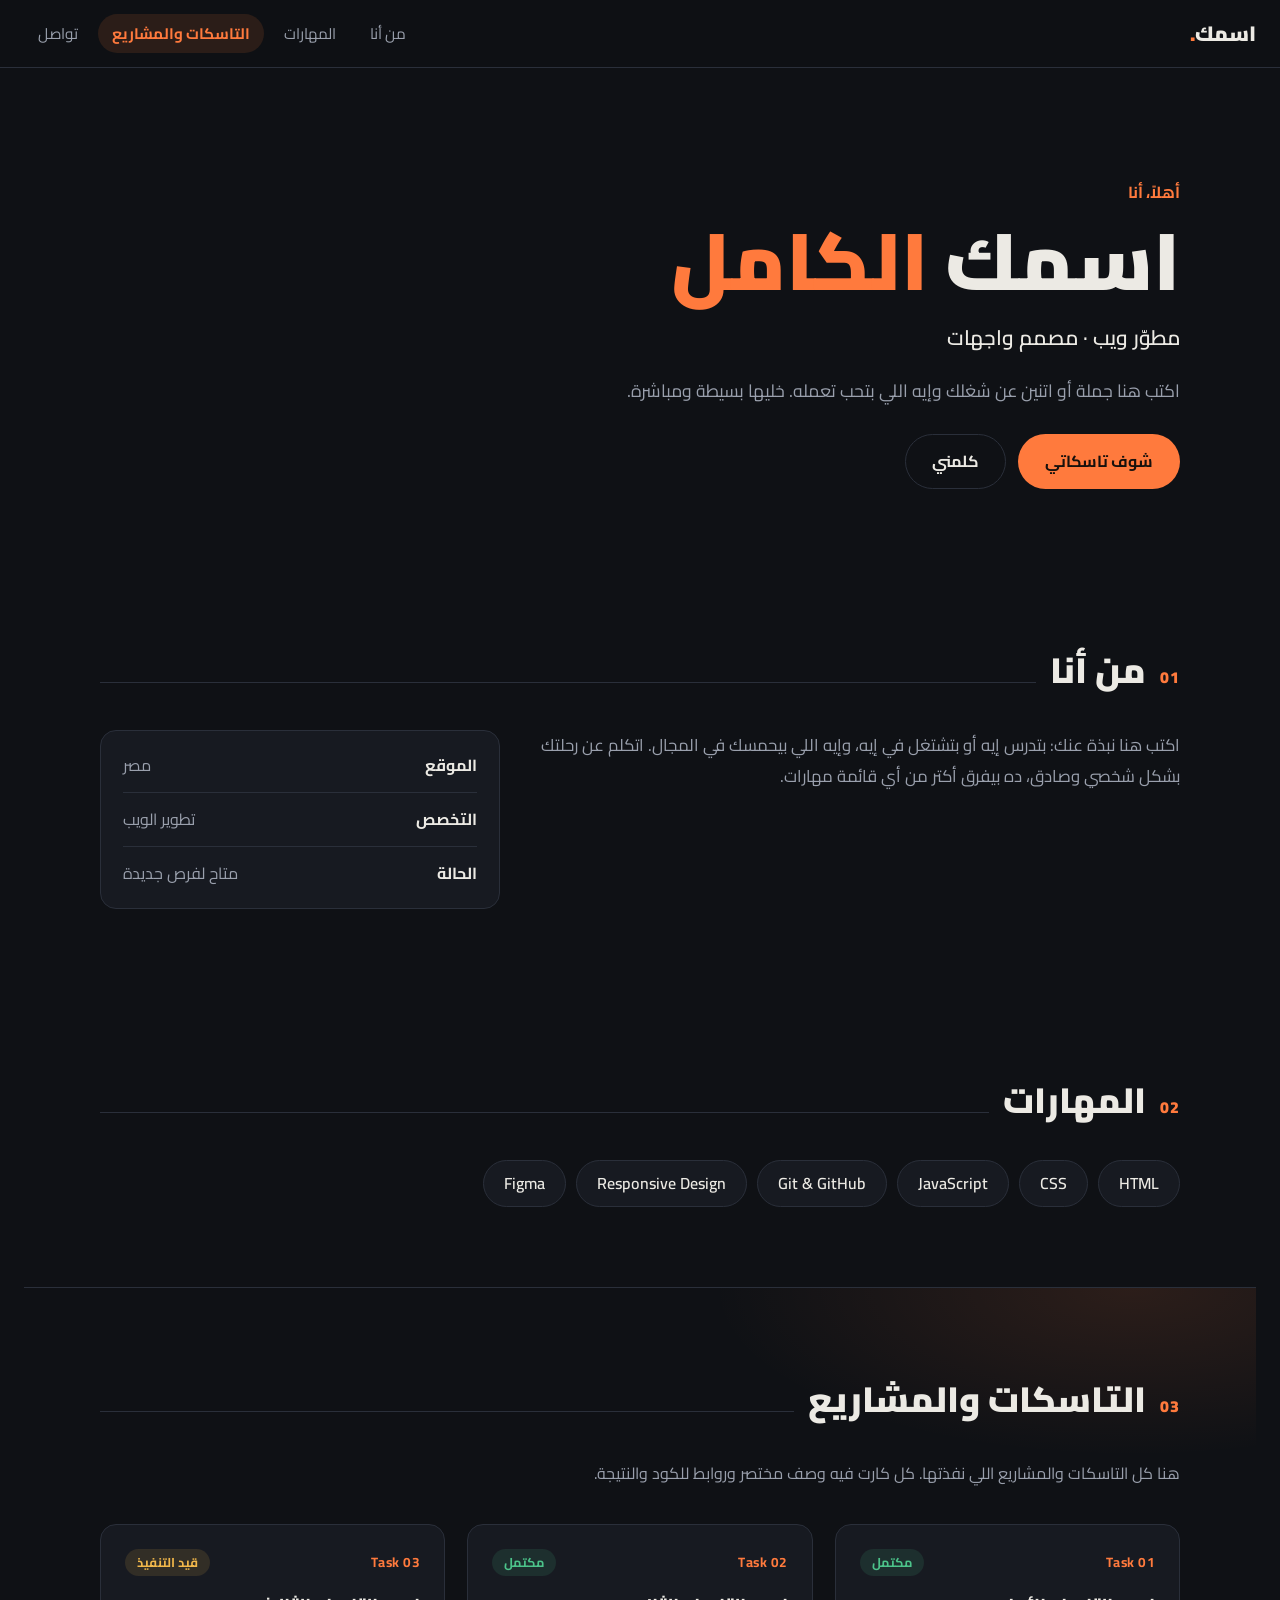
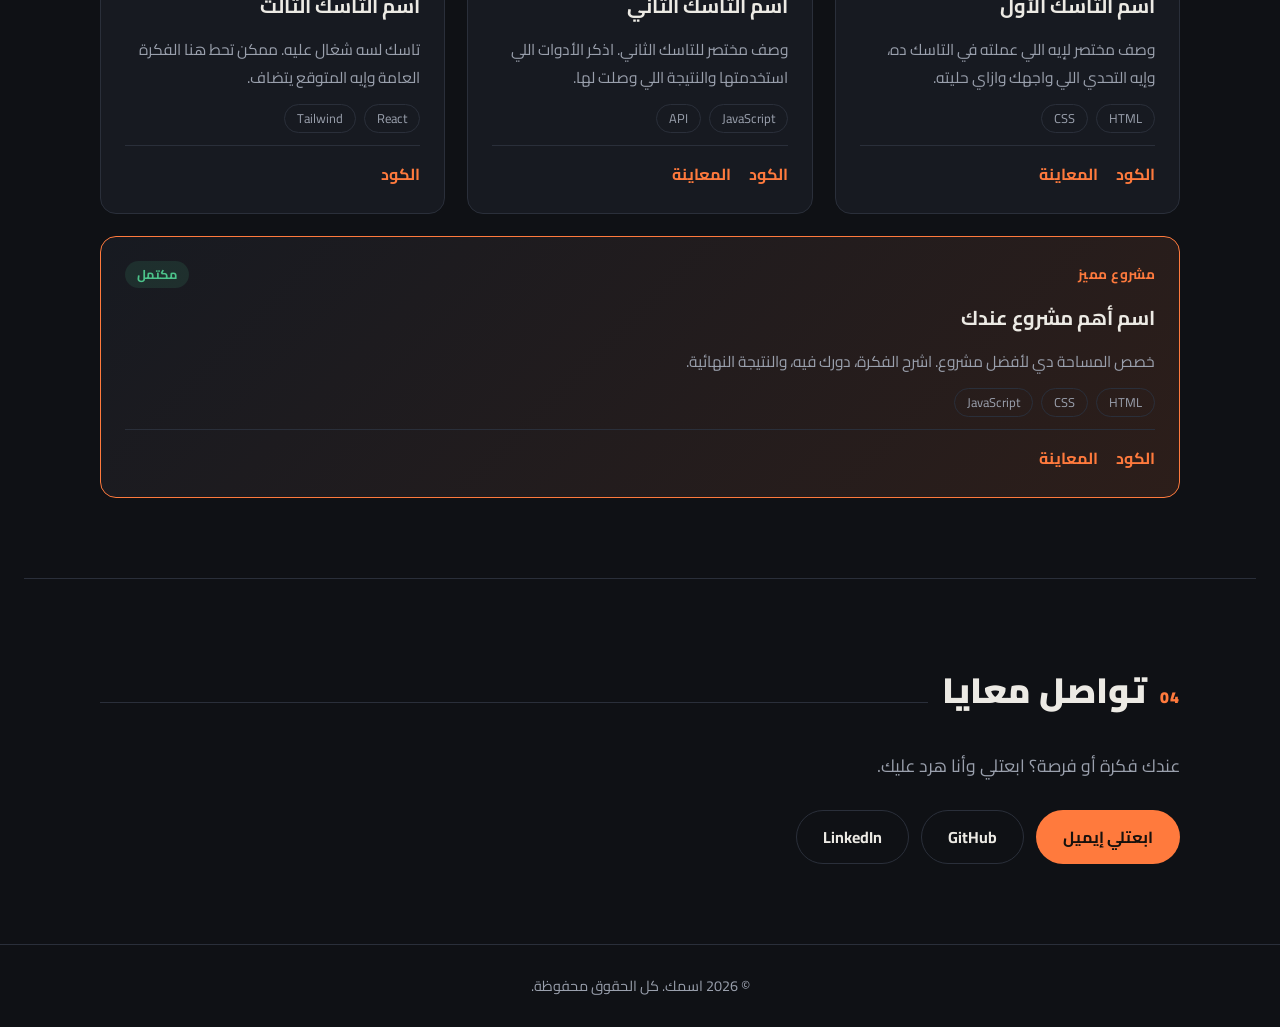
==== index.html @ 9e99ad37 "Add files via upload" ====
<!DOCTYPE html>
<html lang="ar" dir="rtl">
<head>
  <meta charset="UTF-8">
  <meta name="viewport" content="width=device-width, initial-scale=1.0">
  <title>اسمك | Portfolio</title>
  <meta name="description" content="الموقع الشخصي واستعراض المشاريع والتاسكات">
  <link rel="preconnect" href="https://fonts.googleapis.com">
  <link rel="preconnect" href="https://fonts.gstatic.com" crossorigin>
  <link href="https://fonts.googleapis.com/css2?family=Cairo:wght@400;600;700;900&display=swap" rel="stylesheet">
  <link rel="stylesheet" href="style.css">
</head>
<body>

  <!-- الشريط العلوي -->
  <header class="topbar">
    <a href="#home" class="logo">اسمك<span>.</span></a>
    <nav>
      <a href="#about">من أنا</a>
      <a href="#skills">المهارات</a>
      <a href="#tasks" class="nav-hot">التاسكات والمشاريع</a>
      <a href="#contact">تواصل</a>
    </nav>
  </header>

  <main>

    <!-- الصفحة الرئيسية -->
    <section id="home" class="hero">
      <p class="eyebrow">أهلاً، أنا</p>
      <h1>اسمك <em>الكامل</em></h1>
      <p class="role">مطوّر ويب &middot; مصمم واجهات</p>
      <p class="lead">
        اكتب هنا جملة أو اتنين عن شغلك وإيه اللي بتحب تعمله. خليها بسيطة ومباشرة.
      </p>
      <div class="actions">
        <a class="btn primary" href="#tasks">شوف تاسكاتي</a>
        <a class="btn ghost" href="#contact">كلمني</a>
      </div>
    </section>

    <!-- من أنا -->
    <section id="about" class="section">
      <div class="section-head">
        <span class="num">01</span>
        <h2>من أنا</h2>
      </div>
      <div class="about-grid">
        <p>
          اكتب هنا نبذة عنك: بتدرس إيه أو بتشتغل في إيه، وإيه اللي بيحمسك في المجال.
          اتكلم عن رحلتك بشكل شخصي وصادق، ده بيفرق أكتر من أي قائمة مهارات.
        </p>
        <ul class="facts">
          <li><strong>الموقع</strong> مصر</li>
          <li><strong>التخصص</strong> تطوير الويب</li>
          <li><strong>الحالة</strong> متاح لفرص جديدة</li>
        </ul>
      </div>
    </section>

    <!-- المهارات -->
    <section id="skills" class="section">
      <div class="section-head">
        <span class="num">02</span>
        <h2>المهارات</h2>
      </div>
      <ul class="chips">
        <li>HTML</li>
        <li>CSS</li>
        <li>JavaScript</li>
        <li>Git &amp; GitHub</li>
        <li>Responsive Design</li>
        <li>Figma</li>
      </ul>
    </section>

    <!-- التاسكات والمشاريع (القسم الأساسي) -->
    <section id="tasks" class="section tasks-section">
      <div class="section-head">
        <span class="num">03</span>
        <h2>التاسكات والمشاريع</h2>
      </div>
      <p class="section-note">
        هنا كل التاسكات والمشاريع اللي نفذتها. كل كارت فيه وصف مختصر وروابط للكود والنتيجة.
      </p>

      <div class="cards">

        <article class="card">
          <div class="card-top">
            <span class="card-id">Task 01</span>
            <span class="status done">مكتمل</span>
          </div>
          <h3>اسم التاسك الأول</h3>
          <p>وصف مختصر لإيه اللي عملته في التاسك ده، وإيه التحدي اللي واجهك وازاي حليته.</p>
          <ul class="tags"><li>HTML</li><li>CSS</li></ul>
          <div class="card-links">
            <a href="#" target="_blank" rel="noopener">الكود</a>
            <a href="#" target="_blank" rel="noopener">المعاينة</a>
          </div>
        </article>

        <article class="card">
          <div class="card-top">
            <span class="card-id">Task 02</span>
            <span class="status done">مكتمل</span>
          </div>
          <h3>اسم التاسك الثاني</h3>
          <p>وصف مختصر للتاسك الثاني. اذكر الأدوات اللي استخدمتها والنتيجة اللي وصلت لها.</p>
          <ul class="tags"><li>JavaScript</li><li>API</li></ul>
          <div class="card-links">
            <a href="#" target="_blank" rel="noopener">الكود</a>
            <a href="#" target="_blank" rel="noopener">المعاينة</a>
          </div>
        </article>

        <article class="card">
          <div class="card-top">
            <span class="card-id">Task 03</span>
            <span class="status wip">قيد التنفيذ</span>
          </div>
          <h3>اسم التاسك الثالث</h3>
          <p>تاسك لسه شغال عليه. ممكن تحط هنا الفكرة العامة وإيه المتوقع يتضاف.</p>
          <ul class="tags"><li>React</li><li>Tailwind</li></ul>
          <div class="card-links">
            <a href="#" target="_blank" rel="noopener">الكود</a>
          </div>
        </article>

        <article class="card featured">
          <div class="card-top">
            <span class="card-id">مشروع مميز</span>
            <span class="status done">مكتمل</span>
          </div>
          <h3>اسم أهم مشروع عندك</h3>
          <p>خصص المساحة دي لأفضل مشروع. اشرح الفكرة، دورك فيه، والنتيجة النهائية.</p>
          <ul class="tags"><li>HTML</li><li>CSS</li><li>JavaScript</li></ul>
          <div class="card-links">
            <a href="#" target="_blank" rel="noopener">الكود</a>
            <a href="#" target="_blank" rel="noopener">المعاينة</a>
          </div>
        </article>

      </div>
    </section>

    <!-- التواصل -->
    <section id="contact" class="section contact">
      <div class="section-head">
        <span class="num">04</span>
        <h2>تواصل معايا</h2>
      </div>
      <p class="lead">عندك فكرة أو فرصة؟ ابعتلي وأنا هرد عليك.</p>
      <div class="actions">
        <a class="btn primary" href="mailto:yaramohy2003@gmail.com">ابعتلي إيميل</a>
        <a class="btn ghost" href="https://github.com/USERNAME" target="_blank" rel="noopener">GitHub</a>
        <a class="btn ghost" href="https://linkedin.com/in/USERNAME" target="_blank" rel="noopener">LinkedIn</a>
      </div>
    </section>

  </main>

  <footer class="footer">
    <p>&copy; 2026 اسمك. كل الحقوق محفوظة.</p>
  </footer>

</body>
</html>
---- style.css ----
/* ========== المتغيرات ========== */
:root {
  --bg: #0f1115;
  --surface: #171a21;
  --surface-2: #1e222b;
  --line: #2a2f3a;
  --text: #eceae4;
  --muted: #9aa0ad;
  --accent: #ff7a3d;       /* غيّر اللون ده لتغيير هوية الموقع كلها */
  --accent-soft: rgba(255, 122, 61, 0.12);
  --ok: #4cc38a;
  --wip: #f2b84b;
  --radius: 16px;
  --max: 1080px;
}

/* ========== الأساسيات ========== */
* { box-sizing: border-box; margin: 0; padding: 0; }

html { scroll-behavior: smooth; scroll-padding-top: 80px; }

body {
  font-family: "Cairo", system-ui, sans-serif;
  background: var(--bg);
  color: var(--text);
  line-height: 1.8;
  -webkit-font-smoothing: antialiased;
}

a { color: inherit; text-decoration: none; }
ul { list-style: none; }

main, .topbar, .footer {
  padding-inline: 24px;
}

/* ========== الشريط العلوي ========== */
.topbar {
  position: sticky;
  top: 0;
  z-index: 10;
  display: flex;
  align-items: center;
  justify-content: space-between;
  gap: 16px;
  padding-block: 14px;
  background: rgba(15, 17, 21, 0.85);
  backdrop-filter: blur(10px);
  border-bottom: 1px solid var(--line);
}

.logo { font-weight: 900; font-size: 1.3rem; }
.logo span { color: var(--accent); }

.topbar nav { display: flex; gap: 6px; flex-wrap: wrap; }

.topbar nav a {
  padding: 6px 14px;
  border-radius: 999px;
  color: var(--muted);
  font-size: 0.95rem;
  transition: color .2s, background .2s;
}
.topbar nav a:hover { color: var(--text); background: var(--surface-2); }

.topbar nav .nav-hot {
  color: var(--accent);
  background: var(--accent-soft);
  font-weight: 700;
}

/* ========== الأقسام العامة ========== */
.hero, .section {
  max-width: var(--max);
  margin-inline: auto;
}

.section { padding-block: 80px; }

.section-head {
  display: flex;
  align-items: baseline;
  gap: 14px;
  margin-bottom: 28px;
}
.section-head .num {
  font-weight: 900;
  color: var(--accent);
  font-size: 1rem;
  letter-spacing: 1px;
}
.section-head h2 { font-size: clamp(1.6rem, 4vw, 2.2rem); font-weight: 900; }
.section-head::after {
  content: "";
  flex: 1;
  height: 1px;
  background: var(--line);
}

.lead { color: var(--muted); font-size: 1.1rem; max-width: 60ch; }

/* ========== الصفحة الرئيسية ========== */
.hero { padding-block: 110px 70px; }

.eyebrow { color: var(--accent); font-weight: 700; margin-bottom: 8px; }

.hero h1 {
  font-size: clamp(2.6rem, 8vw, 5rem);
  font-weight: 900;
  line-height: 1.15;
}
.hero h1 em { font-style: normal; color: var(--accent); }

.role {
  margin-block: 12px 18px;
  font-size: 1.3rem;
  font-weight: 600;
}

.actions { display: flex; flex-wrap: wrap; gap: 12px; margin-top: 28px; }

.btn {
  display: inline-block;
  padding: 12px 26px;
  border-radius: 999px;
  font-weight: 700;
  border: 1px solid transparent;
  transition: transform .2s, background .2s, border-color .2s;
}
.btn:hover { transform: translateY(-2px); }
.btn.primary { background: var(--accent); color: #17110d; }
.btn.ghost { border-color: var(--line); color: var(--text); }
.btn.ghost:hover { border-color: var(--accent); }

/* ========== من أنا ========== */
.about-grid {
  display: grid;
  grid-template-columns: 1.6fr 1fr;
  gap: 40px;
  align-items: start;
}
.about-grid p { color: var(--muted); font-size: 1.05rem; }

.facts {
  background: var(--surface);
  border: 1px solid var(--line);
  border-radius: var(--radius);
  padding: 8px 22px;
}
.facts li {
  display: flex;
  justify-content: space-between;
  gap: 12px;
  padding-block: 12px;
  border-bottom: 1px solid var(--line);
  color: var(--muted);
}
.facts li:last-child { border-bottom: 0; }
.facts strong { color: var(--text); }

/* ========== المهارات ========== */
.chips { display: flex; flex-wrap: wrap; gap: 10px; }
.chips li {
  padding: 8px 20px;
  background: var(--surface);
  border: 1px solid var(--line);
  border-radius: 999px;
  font-weight: 600;
  transition: border-color .2s, color .2s;
}
.chips li:hover { border-color: var(--accent); color: var(--accent); }

/* ========== قسم التاسكات والمشاريع ========== */
.tasks-section {
  background:
    radial-gradient(600px 240px at 90% 0%, var(--accent-soft), transparent 70%);
  border-block: 1px solid var(--line);
  max-width: none;
  padding-inline: 24px;
}
.tasks-section > * { max-width: var(--max); margin-inline: auto; }

.section-note { color: var(--muted); margin-bottom: 36px; }

.cards {
  display: grid;
  grid-template-columns: repeat(auto-fill, minmax(290px, 1fr));
  gap: 22px;
}

.card {
  display: flex;
  flex-direction: column;
  gap: 12px;
  padding: 24px;
  background: var(--surface);
  border: 1px solid var(--line);
  border-radius: var(--radius);
  transition: transform .25s, border-color .25s, background .25s;
}
.card:hover {
  transform: translateY(-5px);
  border-color: var(--accent);
  background: var(--surface-2);
}

.card.featured {
  grid-column: 1 / -1;
  border-color: var(--accent);
  background: linear-gradient(135deg, var(--surface), var(--accent-soft));
}

.card-top {
  display: flex;
  align-items: center;
  justify-content: space-between;
}
.card-id {
  font-size: 0.85rem;
  font-weight: 700;
  color: var(--accent);
  letter-spacing: 0.5px;
}

.status {
  font-size: 0.8rem;
  font-weight: 700;
  padding: 2px 12px;
  border-radius: 999px;
}
.status.done { color: var(--ok); background: rgba(76, 195, 138, 0.12); }
.status.wip  { color: var(--wip); background: rgba(242, 184, 75, 0.12); }

.card h3 { font-size: 1.25rem; font-weight: 700; }
.card p { color: var(--muted); font-size: 0.97rem; flex: 1; }

.tags { display: flex; flex-wrap: wrap; gap: 8px; }
.tags li {
  font-size: 0.8rem;
  padding: 2px 12px;
  border: 1px solid var(--line);
  border-radius: 999px;
  color: var(--muted);
}

.card-links {
  display: flex;
  gap: 18px;
  padding-top: 14px;
  border-top: 1px solid var(--line);
}
.card-links a { font-weight: 700; color: var(--accent); }
.card-links a:hover { text-decoration: underline; }

/* ========== التواصل والفوتر ========== */
.contact { text-align: start; }

.footer {
  padding-block: 28px;
  text-align: center;
  color: var(--muted);
  font-size: 0.9rem;
  border-top: 1px solid var(--line);
}

/* ========== الموبايل ========== */
@media (max-width: 720px) {
  .topbar { flex-direction: column; padding-block: 10px; }
  .hero { padding-block: 70px 40px; }
  .section { padding-block: 56px; }
  .about-grid { grid-template-columns: 1fr; gap: 24px; }
}
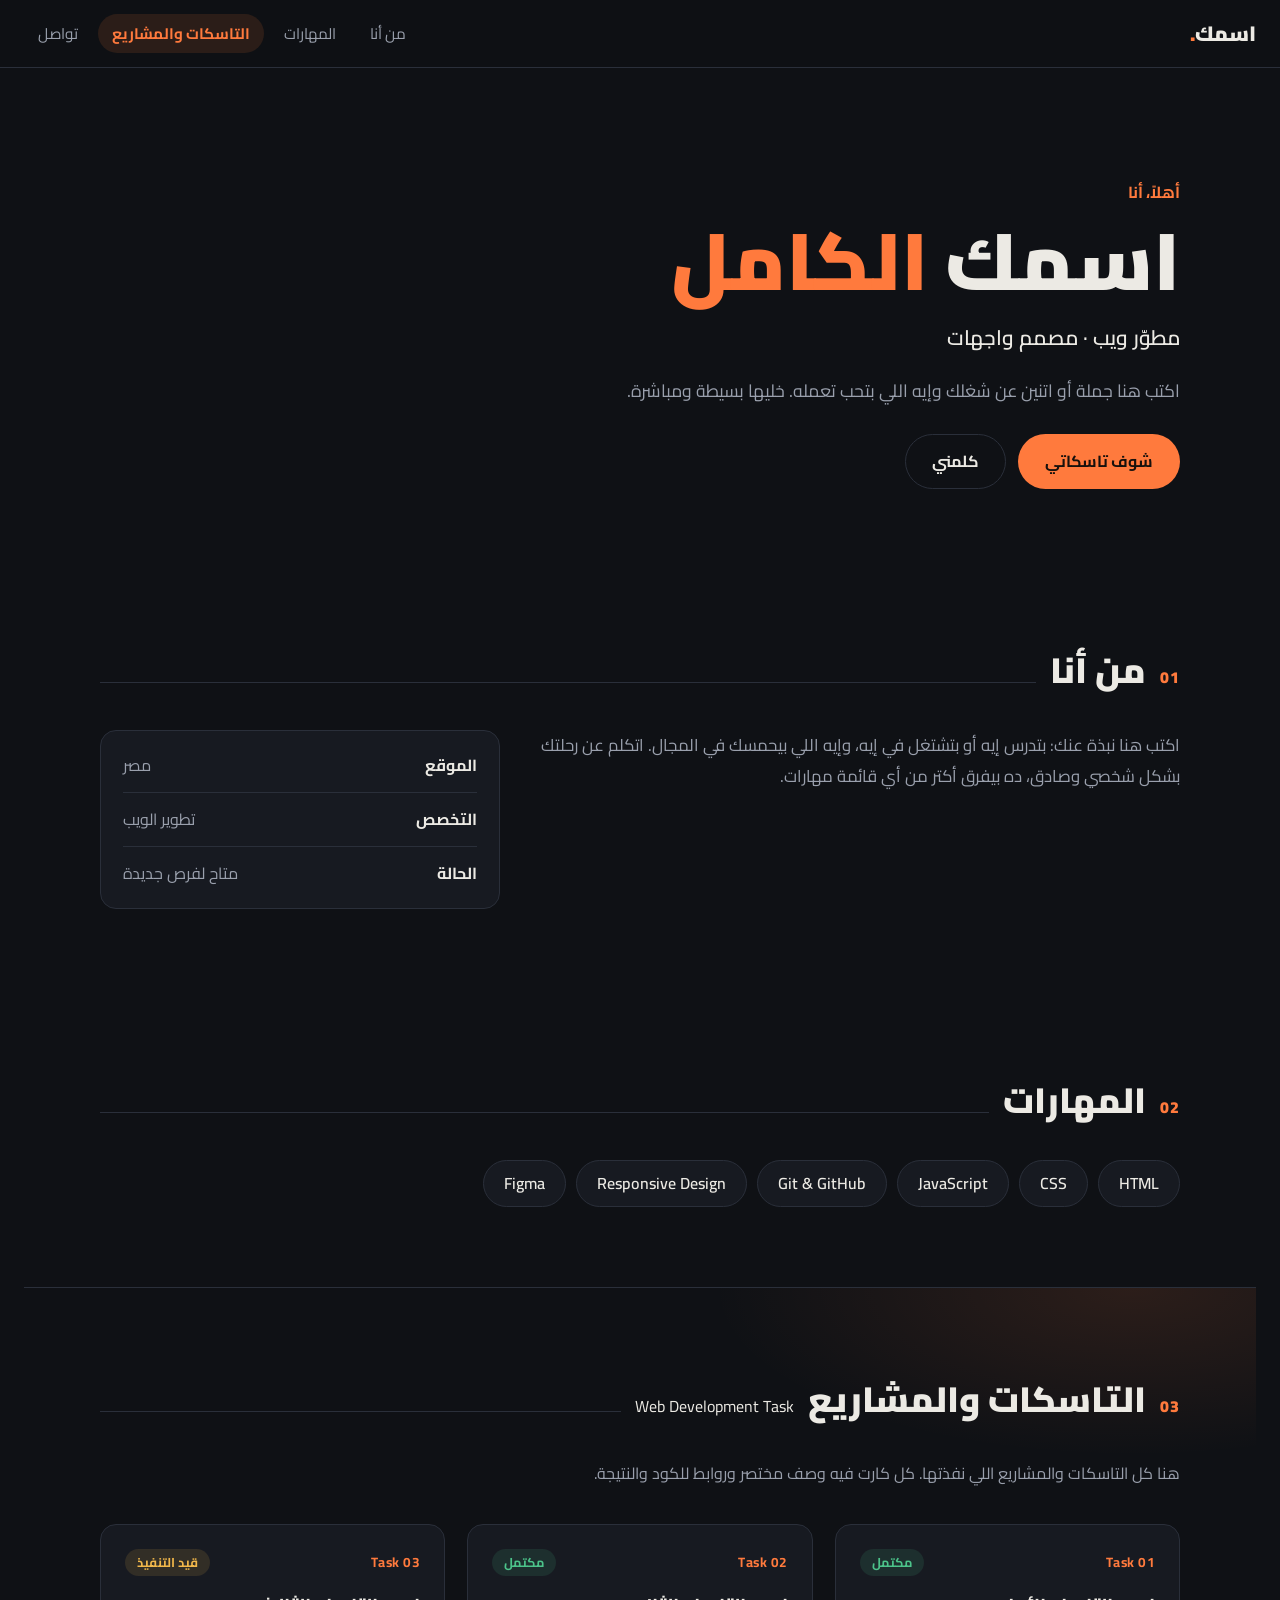
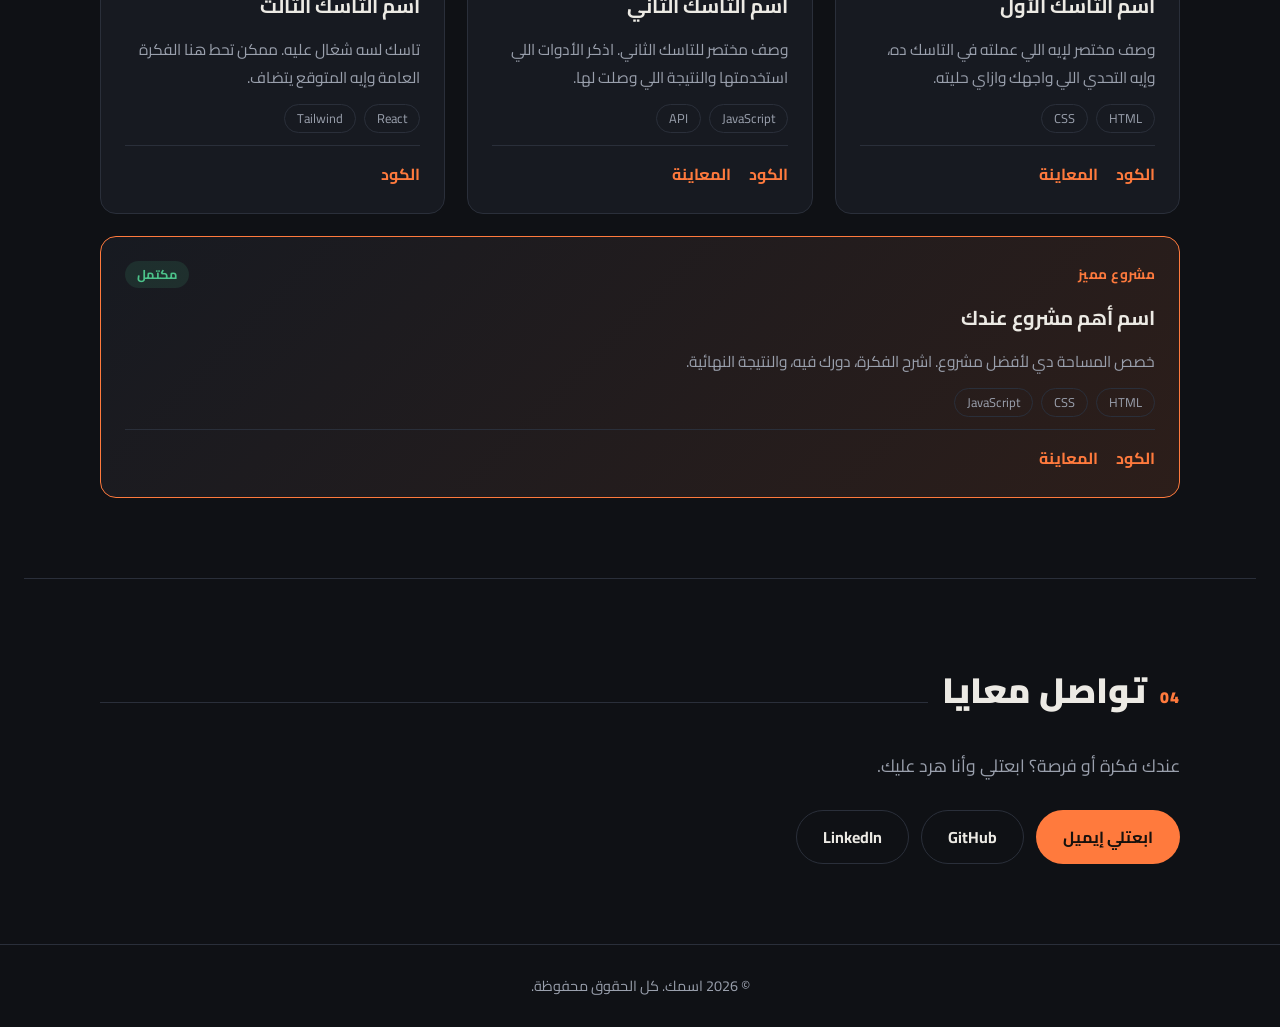
==== commit c04be363: "Add link to Web Development Task in index.html" ====
--- a/index.html
+++ b/index.html
@@ -79,6 +79,7 @@
       <div class="section-head">
         <span class="num">03</span>
         <h2>التاسكات والمشاريع</h2>
+        <a href="Assignment web/index.html">Web Development Task</a>
       </div>
       <p class="section-note">
         هنا كل التاسكات والمشاريع اللي نفذتها. كل كارت فيه وصف مختصر وروابط للكود والنتيجة.
